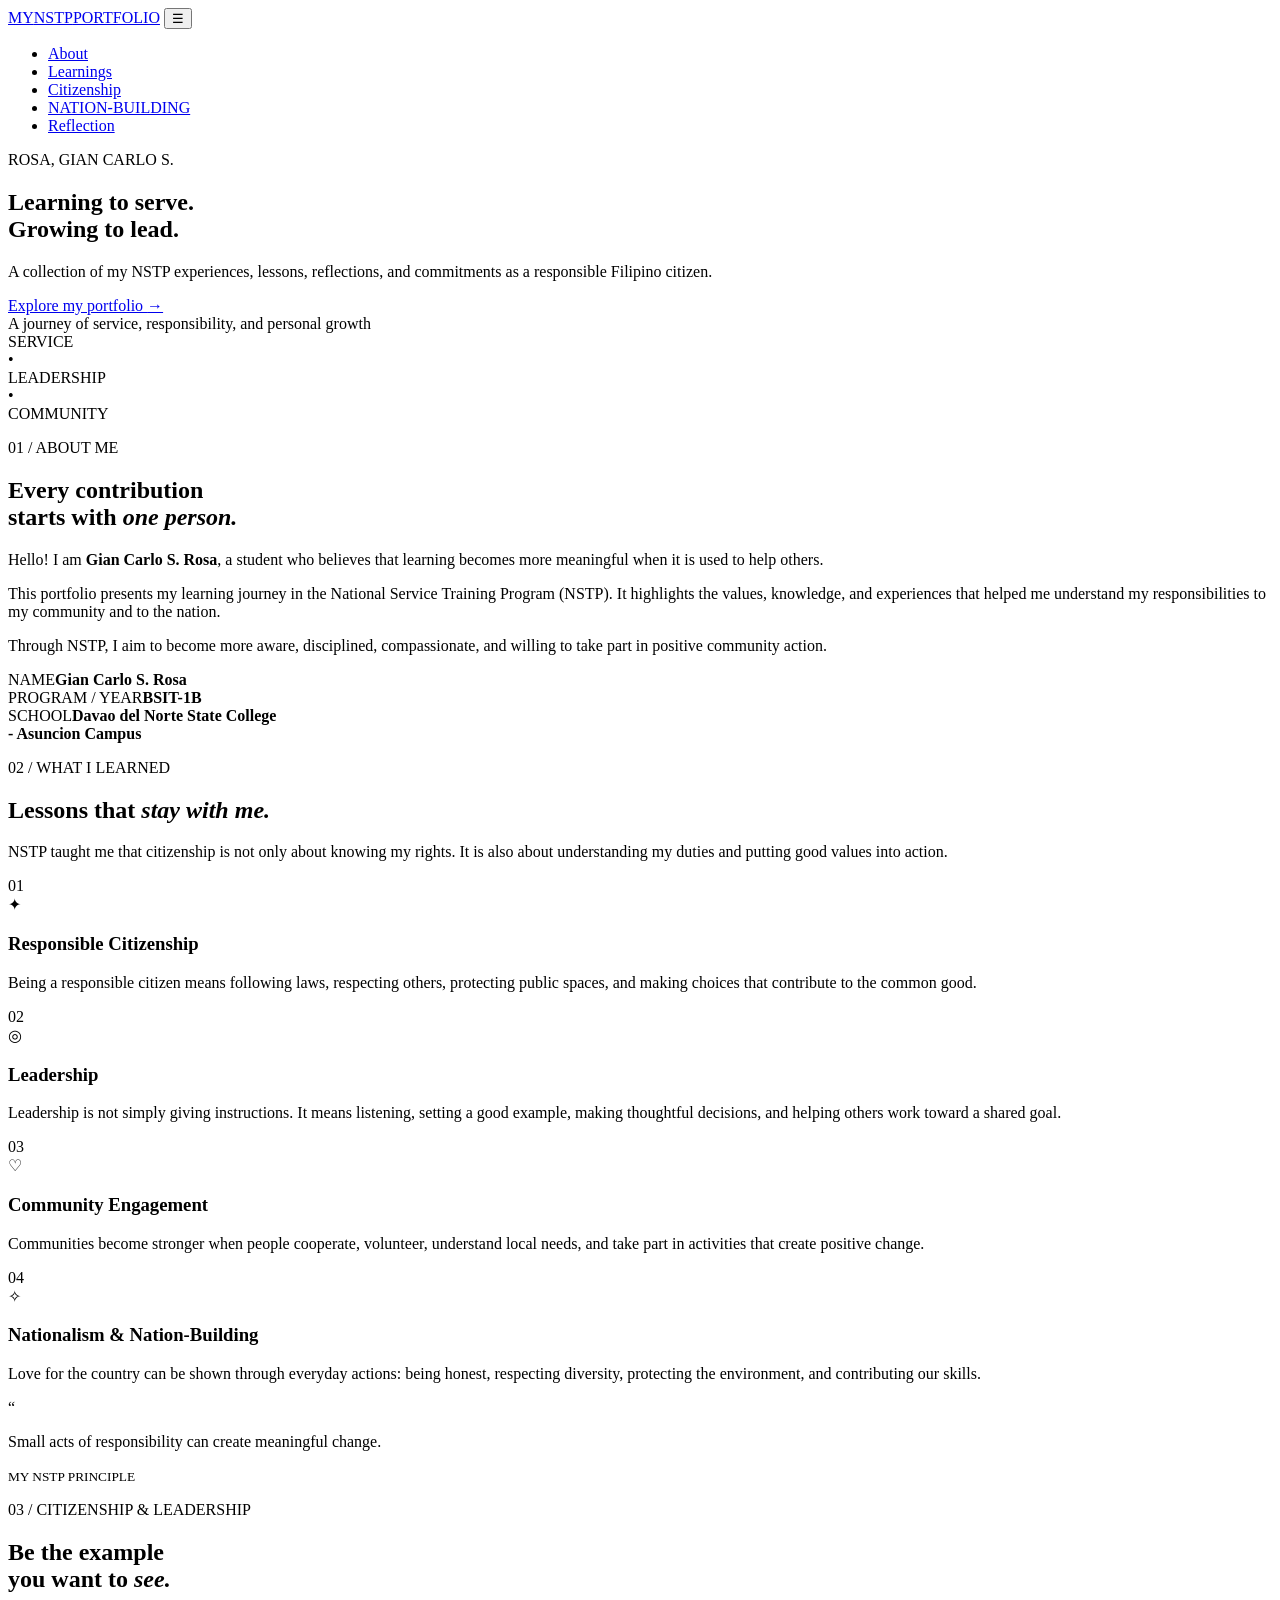
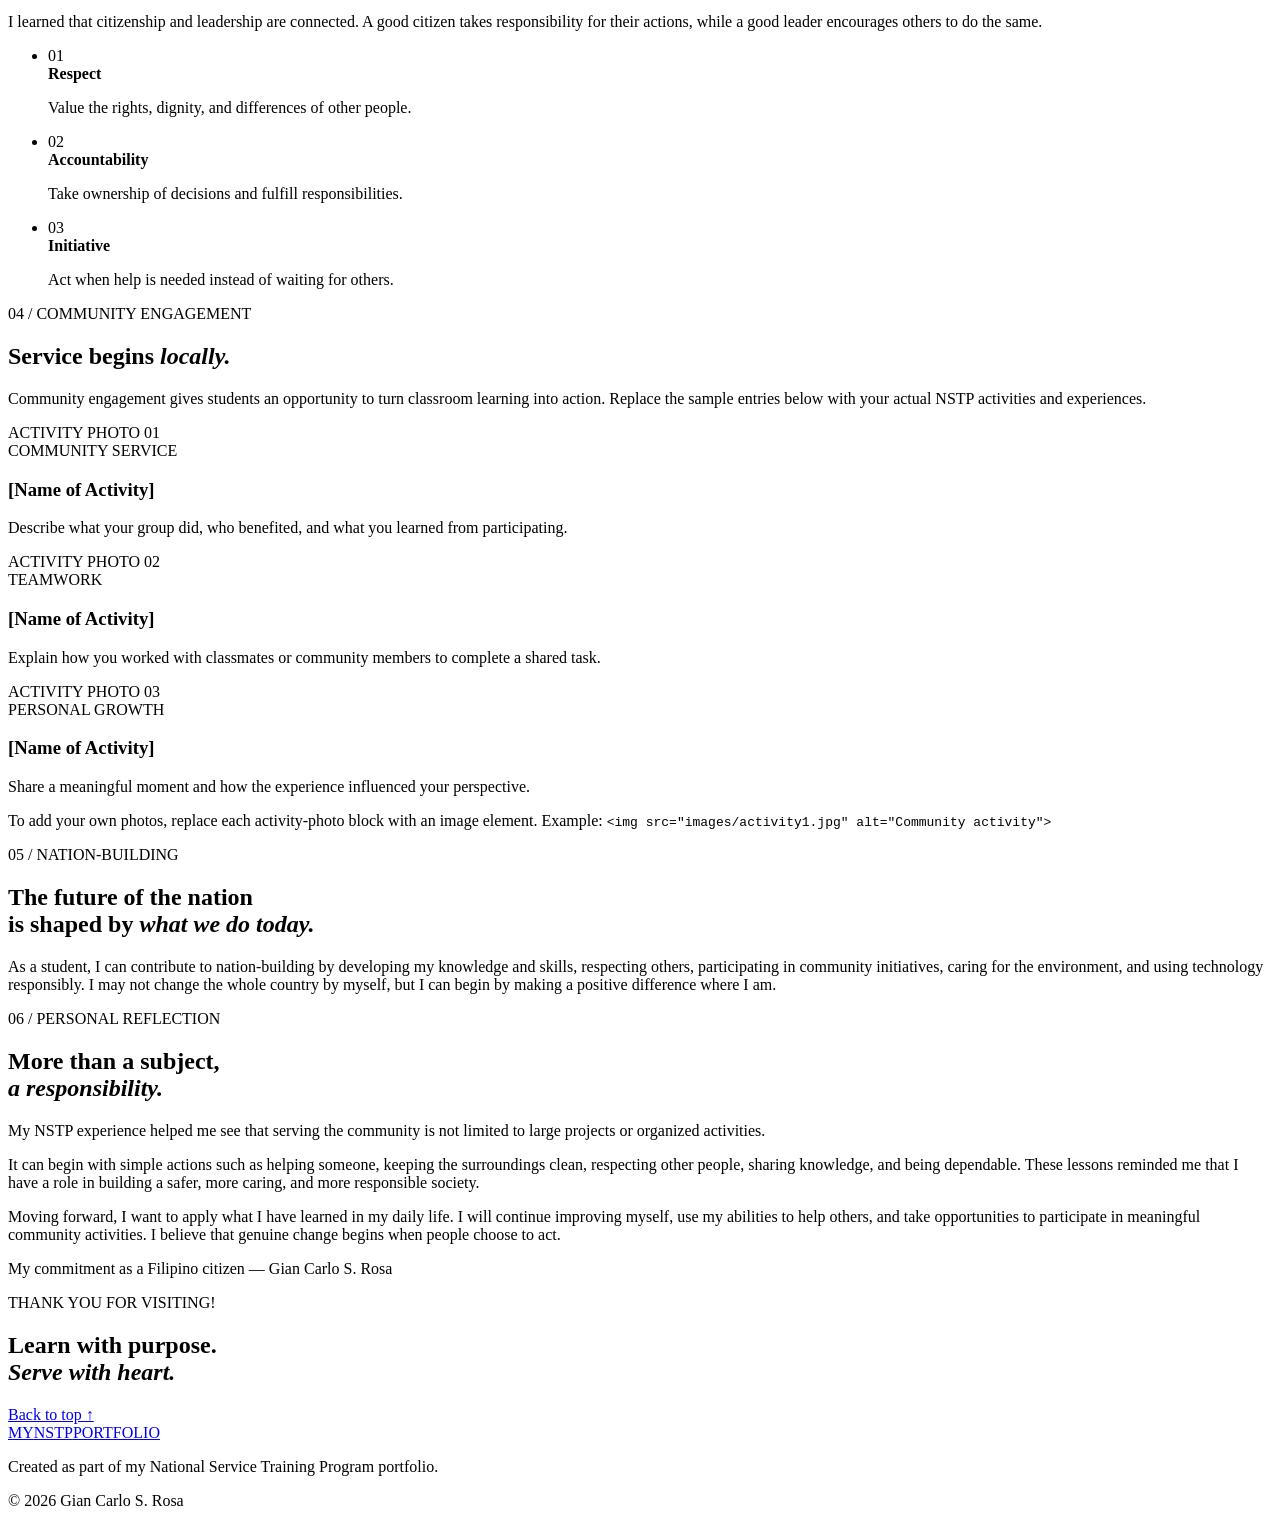
==== index.html @ 4daa2780 "Add files via upload" ====
<!DOCTYPE html>
<html lang="en">
<head>
  <meta charset="UTF-8">
  <meta name="viewport" content="width=device-width, initial-scale=1.0">
  <meta name="description" content="A personal NSTP portfolio about citizenship, leadership, community engagement, and nation-building.">
  <title>NSTP Portfolio | Rosa, Gian Carlo S.</title>
  <link rel="stylesheet" href="style.css">
  <link rel="preconnect" href="https://fonts.googleapis.com">
  <link rel="preconnect" href="https://fonts.gstatic.com" crossorigin>
  <link href="https://fonts.googleapis.com/css2?family=DMx`+Sans:wght@400;500;600;700&family=Playfair+Display:wght@600;700&display=swap" rel="stylesheet">
</head>
<body>
  <header class="site-header">
    <nav class="navbar container" aria-label="Main navigation">
      <a class="logo" href="#home">MY<span>NSTP</span>PORTFOLIO</a>
      <button class="menu-toggle" aria-label="Open navigation" aria-expanded="false">☰</button>
      <ul class="nav-links">
        <li><a href="#about">About</a></li>
        <li><a href="#learnings">Learnings</a></li>
        <li><a href="#citizenship">Citizenship</a></li>
        <li><a href="#community">NATION-BUILDING</a></li>
        <li><a href="#reflection">Reflection</a></li>
      </ul>
    </nav>
  </header>

  <main>
    <section class="hero" id="home">
      <div class="hero-pattern"></div>
      <div class="container hero-content">
        <p class="eyebrow">ROSA, GIAN CARLO S.</p>
        <h1>Learning to serve.<br><span>Growing to lead.</span></h1>
        <p class="hero-copy">A collection of my NSTP experiences, lessons, reflections, and commitments as a responsible Filipino citizen.</p>
        <a class="button button-light" href="#about">Explore my portfolio <span aria-hidden="true">→</span></a>
        <div class="hero-note"><span class="note-line"></span> A journey of service, responsibility, and personal growth</div>
      </div>
      <div class="hero-stamp" aria-hidden="true">SERVICE<br>•<br>LEADERSHIP<br>•<br>COMMUNITY</div>
    </section>

    <section class="intro-section section-space" id="about">
      <div class="container intro-grid">
        <div>
          <p class="eyebrow">01 / ABOUT ME</p>
          <h2>Every contribution<br>starts with <em>one person.</em></h2>
        </div>
        <div class="intro-text">
          <p class="large-copy">Hello! I am <strong>Gian Carlo S. Rosa</strong>, a student who believes that learning becomes more meaningful when it is used to help others.</p>
          <p>This portfolio presents my learning journey in the National Service Training Program (NSTP). It highlights the values, knowledge, and experiences that helped me understand my responsibilities to my community and to the nation.</p>
          <p>Through NSTP, I aim to become more aware, disciplined, compassionate, and willing to take part in positive community action.</p>
          <div class="profile-details">
            <div><span>NAME</span><strong>Gian Carlo S. Rosa</strong></div>
            <div><span>PROGRAM / YEAR</span><strong>BSIT-1B</strong></div>
            <div><span>SCHOOL</span><strong>Davao del Norte State College<br>- Asuncion Campus</strong></div>
          </div>
        </div>
      </div>
    </section>

    <section class="learning-section section-space" id="learnings">
      <div class="container">
        <div class="section-heading">
          <div><p class="eyebrow">02 / WHAT I LEARNED</p><h2>Lessons that <em>stay with me.</em></h2></div>
          <p>NSTP taught me that citizenship is not only about knowing my rights. It is also about understanding my duties and putting good values into action.</p>
        </div>
        <div class="learning-grid">
          <article class="learning-card">
            <span class="card-number">01</span><div class="card-icon">✦</div>
            <h3>Responsible Citizenship</h3>
            <p>Being a responsible citizen means following laws, respecting others, protecting public spaces, and making choices that contribute to the common good.</p>
          </article>
          <article class="learning-card">
            <span class="card-number">02</span><div class="card-icon">◎</div>
            <h3>Leadership</h3>
            <p>Leadership is not simply giving instructions. It means listening, setting a good example, making thoughtful decisions, and helping others work toward a shared goal.</p>
          </article>
          <article class="learning-card">
            <span class="card-number">03</span><div class="card-icon">♡</div>
            <h3>Community Engagement</h3>
            <p>Communities become stronger when people cooperate, volunteer, understand local needs, and take part in activities that create positive change.</p>
          </article>
          <article class="learning-card">
            <span class="card-number">04</span><div class="card-icon">✧</div>
            <h3>Nationalism & Nation-Building</h3>
            <p>Love for the country can be shown through everyday actions: being honest, respecting diversity, protecting the environment, and contributing our skills.</p>
          </article>
        </div>
      </div>
    </section>

    <section class="citizenship-section section-space" id="citizenship">
      <div class="container citizenship-grid">
        <div class="citizenship-visual">
          <div class="visual-circle circle-one"></div><div class="visual-circle circle-two"></div>
          <div class="visual-quote"><span>“</span><p>Small acts of responsibility can create meaningful change.</p><small>MY NSTP PRINCIPLE</small></div>
        </div>
        <div class="citizenship-copy">
          <p class="eyebrow">03 / CITIZENSHIP & LEADERSHIP</p>
          <h2>Be the example<br>you want to <em>see.</em></h2>
          <p>I learned that citizenship and leadership are connected. A good citizen takes responsibility for their actions, while a good leader encourages others to do the same.</p>
          <ul class="value-list">
            <li><span>01</span><div><strong>Respect</strong><p>Value the rights, dignity, and differences of other people.</p></div></li>
            <li><span>02</span><div><strong>Accountability</strong><p>Take ownership of decisions and fulfill responsibilities.</p></div></li>
            <li><span>03</span><div><strong>Initiative</strong><p>Act when help is needed instead of waiting for others.</p></div></li>
          </ul>
        </div>
      </div>
    </section>

    <section class="community-section section-space" id="community">
      <div class="container">
        <div class="section-heading">
          <div><p class="eyebrow">04 / COMMUNITY ENGAGEMENT</p><h2>Service begins <em>locally.</em></h2></div>
          <p>Community engagement gives students an opportunity to turn classroom learning into action. Replace the sample entries below with your actual NSTP activities and experiences.</p>
        </div>
        <div class="activity-grid">
          <article class="activity-card">
            <div class="activity-photo photo-one"><span>ACTIVITY PHOTO 01</span></div>
            <div class="activity-info"><span class="activity-tag">COMMUNITY SERVICE</span><h3>[Name of Activity]</h3><p>Describe what your group did, who benefited, and what you learned from participating.</p></div>
          </article>
          <article class="activity-card">
            <div class="activity-photo photo-two"><span>ACTIVITY PHOTO 02</span></div>
            <div class="activity-info"><span class="activity-tag">TEAMWORK</span><h3>[Name of Activity]</h3><p>Explain how you worked with classmates or community members to complete a shared task.</p></div>
          </article>
          <article class="activity-card">
            <div class="activity-photo photo-three"><span>ACTIVITY PHOTO 03</span></div>
            <div class="activity-info"><span class="activity-tag">PERSONAL GROWTH</span><h3>[Name of Activity]</h3><p>Share a meaningful moment and how the experience influenced your perspective.</p></div>
          </article>
        </div>
        <p class="photo-tip">To add your own photos, replace each activity-photo block with an image element. Example: <code>&lt;img src="images/activity1.jpg" alt="Community activity"&gt;</code></p>
      </div>
    </section>

    <section class="nation-section">
      <div class="container nation-content">
        <p class="eyebrow">05 / NATION-BUILDING</p>
        <h2>The future of the nation<br>is shaped by <em>what we do today.</em></h2>
        <p>As a student, I can contribute to nation-building by developing my knowledge and skills, respecting others, participating in community initiatives, caring for the environment, and using technology responsibly. I may not change the whole country by myself, but I can begin by making a positive difference where I am.</p>
      </div>
    </section>

    <section class="reflection-section section-space" id="reflection">
      <div class="container reflection-grid">
        <div><p class="eyebrow">06 / PERSONAL REFLECTION</p><h2>More than a subject,<br><em>a responsibility.</em></h2></div>
        <div class="reflection-body">
          <p class="large-copy">My NSTP experience helped me see that serving the community is not limited to large projects or organized activities.</p>
          <p>It can begin with simple actions such as helping someone, keeping the surroundings clean, respecting other people, sharing knowledge, and being dependable. These lessons reminded me that I have a role in building a safer, more caring, and more responsible society.</p>
          <p>Moving forward, I want to apply what I have learned in my daily life. I will continue improving myself, use my abilities to help others, and take opportunities to participate in meaningful community activities. I believe that genuine change begins when people choose to act.</p>
          <div class="signature">My commitment as a Filipino citizen <span>— Gian Carlo S. Rosa</span></div>
        </div>
      </div>
    </section>

    <section class="closing-section">
      <div class="container closing-content">
        <p class="eyebrow">THANK YOU FOR VISITING! </p>
        <h2>Learn with purpose.<br><em>Serve with heart.</em></h2>
        <a class="button button-outline" href="#home">Back to top ↑</a>
      </div>
    </section>
  </main>

  <footer class="footer">
    <div class="container footer-inner"><a class="logo" href="#home">MY<span>NSTP</span>PORTFOLIO</a><p>Created as part of my National Service Training Program portfolio.</p><span>© <span id="year"></span> Gian Carlo S. Rosa</span></div>
  </footer>
  <script>
    document.getElementById("year").textContent = new Date().getFullYear();
    const menuButton = document.querySelector(".menu-toggle");
    const navLinks = document.querySelector(".nav-links");
    menuButton.addEventListener("click", () => {
      const isOpen = navLinks.classList.toggle("show");
      menuButton.setAttribute("aria-expanded", isOpen);
    });
    navLinks.querySelectorAll("a").forEach(link => link.addEventListener("click", () => {
      navLinks.classList.remove("show");
      menuButton.setAttribute("aria-expanded", "false");
    }));
  </script>
<!-- Code injected by live-server -->
<script>
	// <![CDATA[  <-- For SVG support
	if ('WebSocket' in window) {
		(function () {
			function refreshCSS() {
				var sheets = [].slice.call(document.getElementsByTagName("link"));
				var head = document.getElementsByTagName("head")[0];
				for (var i = 0; i < sheets.length; ++i) {
					var elem = sheets[i];
					var parent = elem.parentElement || head;
					parent.removeChild(elem);
					var rel = elem.rel;
					if (elem.href && typeof rel != "string" || rel.length == 0 || rel.toLowerCase() == "stylesheet") {
						var url = elem.href.replace(/(&|\?)_cacheOverride=\d+/, '');
						elem.href = url + (url.indexOf('?') >= 0 ? '&' : '?') + '_cacheOverride=' + (new Date().valueOf());
					}
					parent.appendChild(elem);
				}
			}
			var protocol = window.location.protocol === 'http:' ? 'ws://' : 'wss://';
			var address = protocol + window.location.host + window.location.pathname + '/ws';
			var socket = new WebSocket(address);
			socket.onmessage = function (msg) {
				if (msg.data == 'reload') window.location.reload();
				else if (msg.data == 'refreshcss') refreshCSS();
			};
			if (sessionStorage && !sessionStorage.getItem('IsThisFirstTime_Log_From_LiveServer')) {
				console.log('Live reload enabled.');
				sessionStorage.setItem('IsThisFirstTime_Log_From_LiveServer', true);
			}
		})();
	}
	else {
		console.error('Upgrade your browser. This Browser is NOT supported WebSocket for Live-Reloading.');
	}
	// ]]>
</script>
</body>
</html>
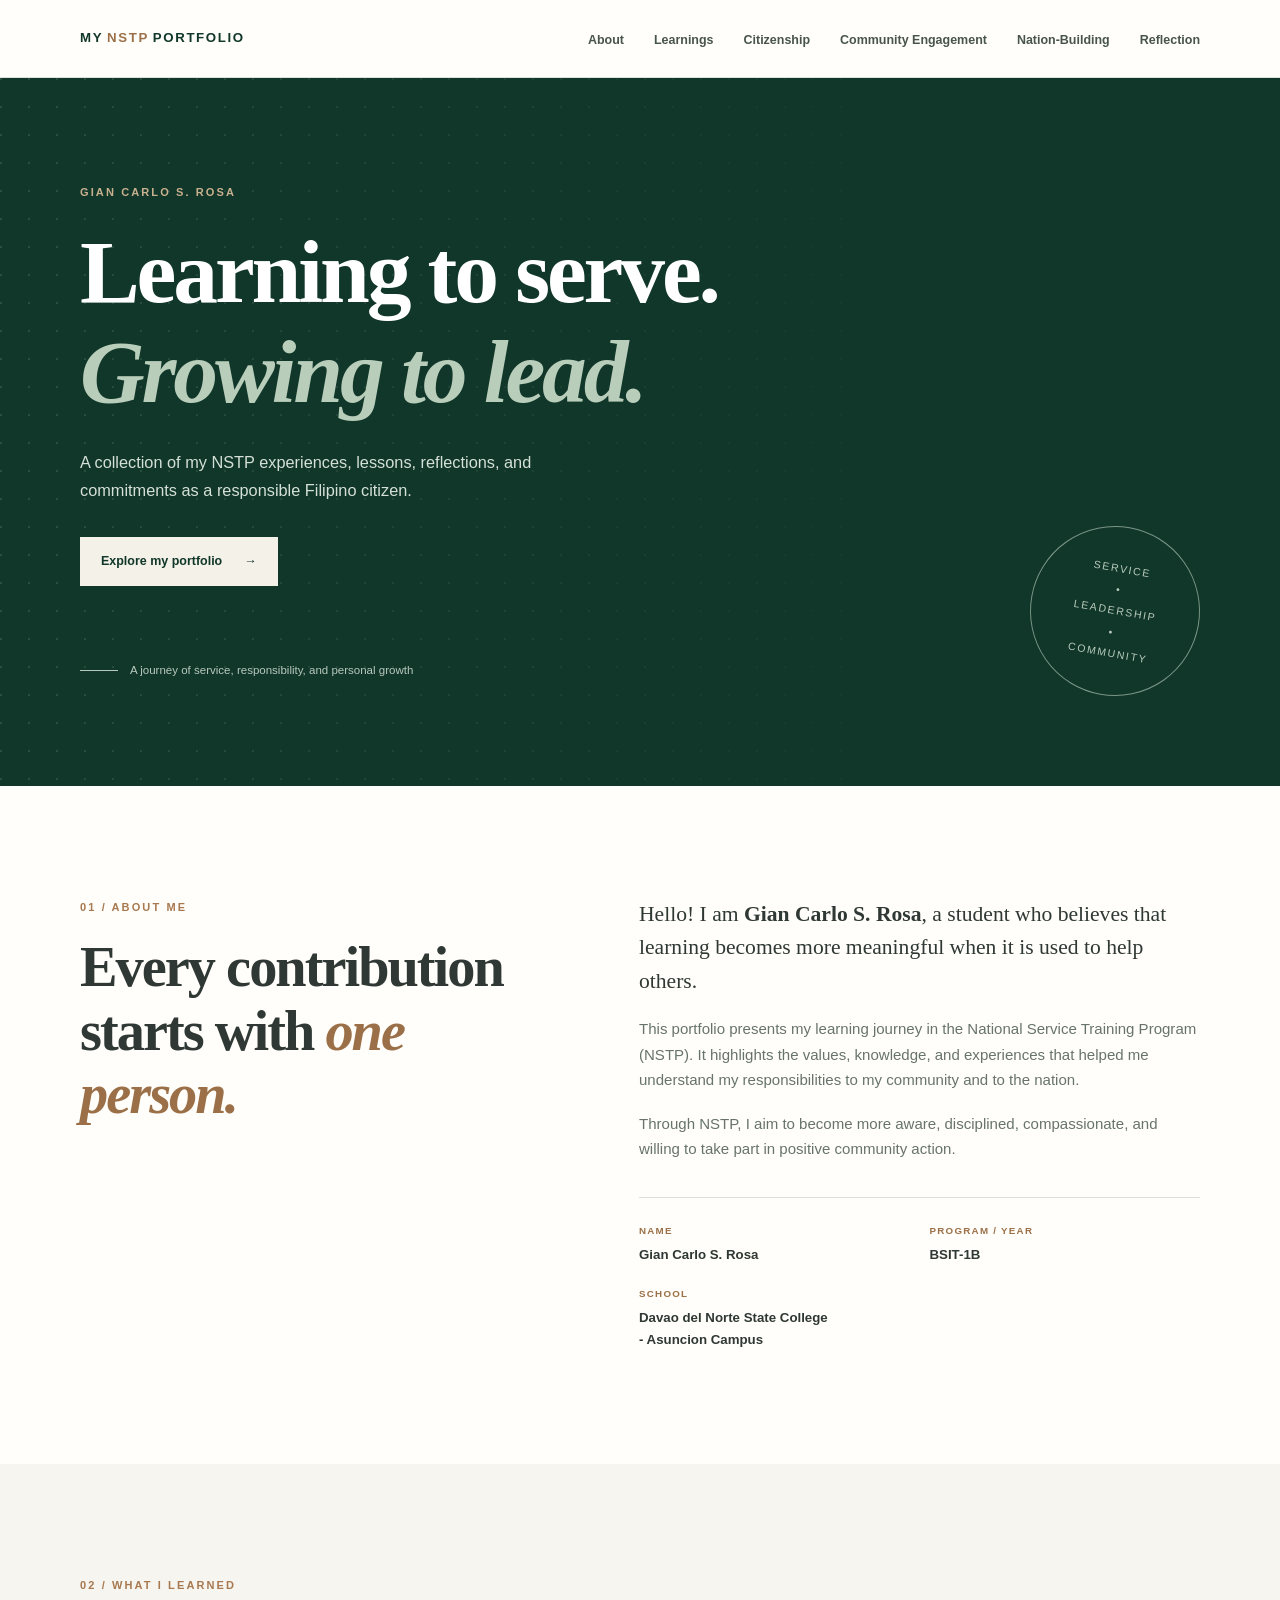
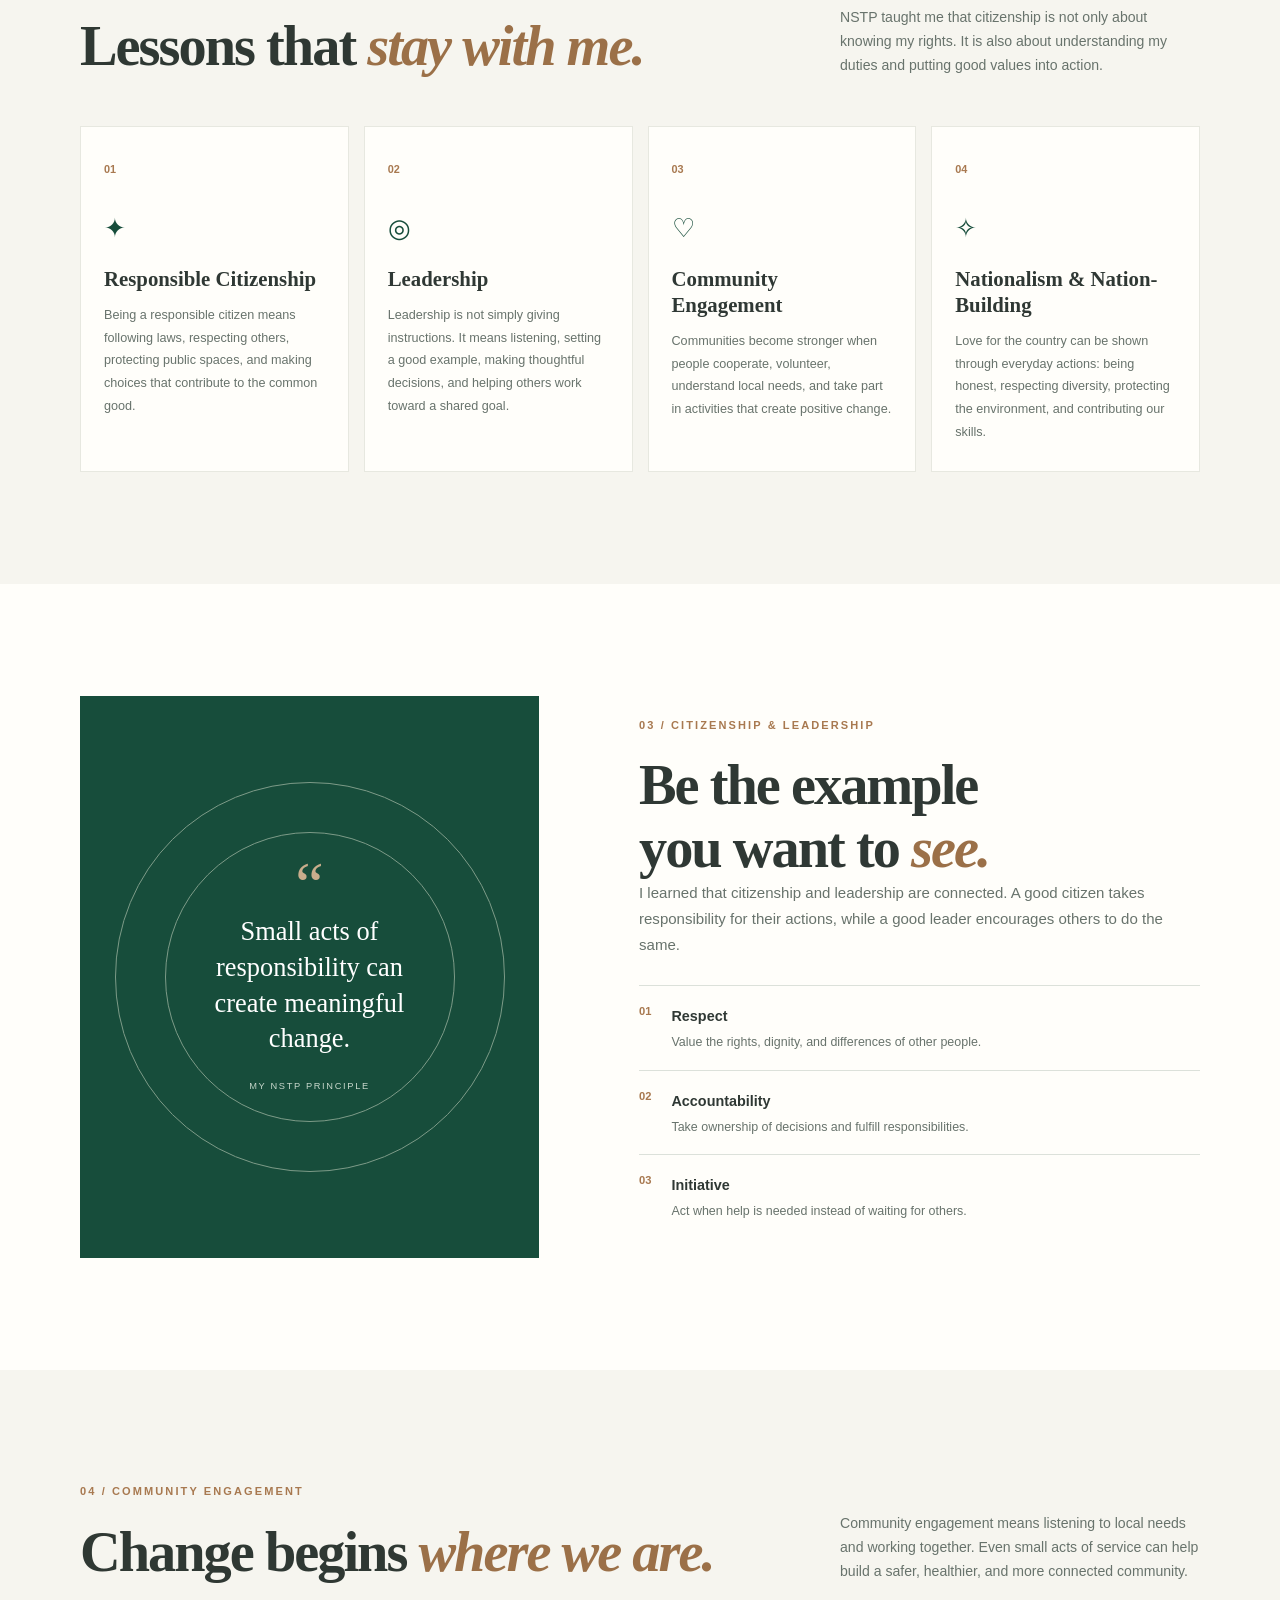
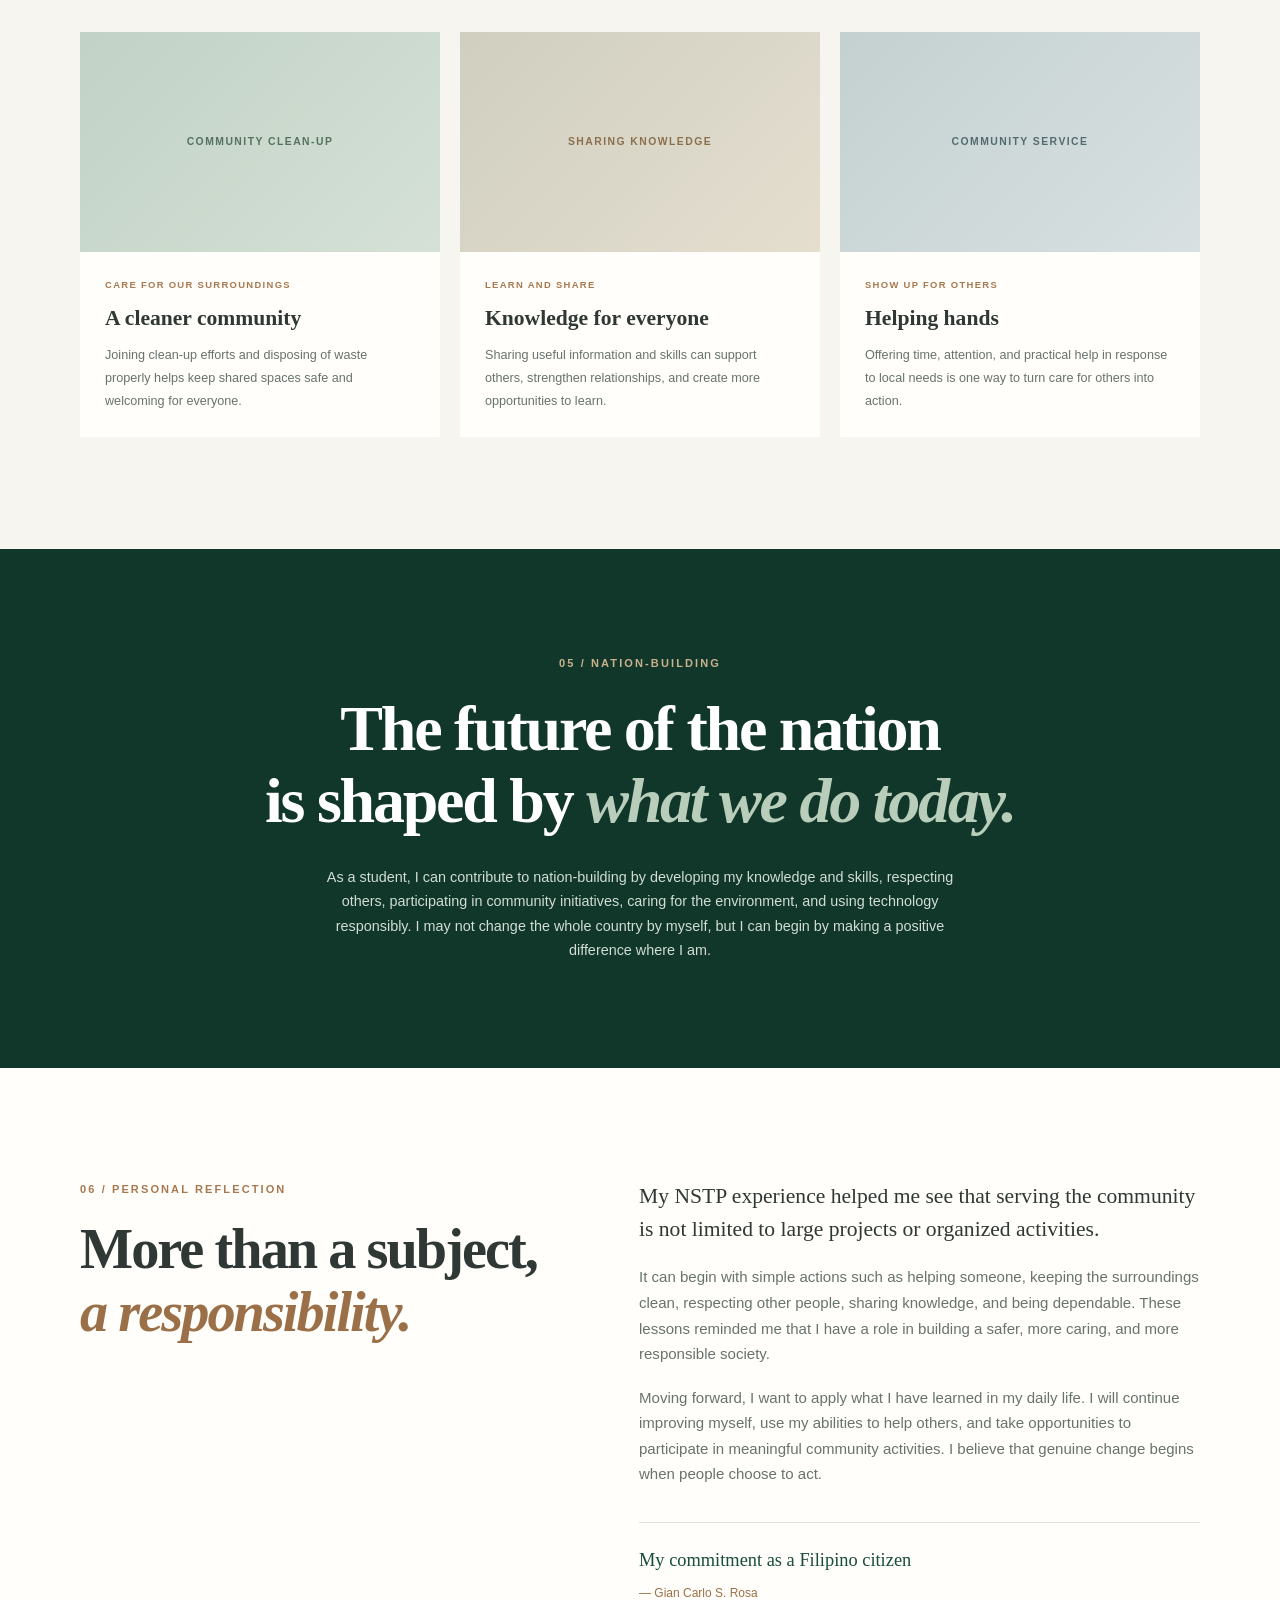
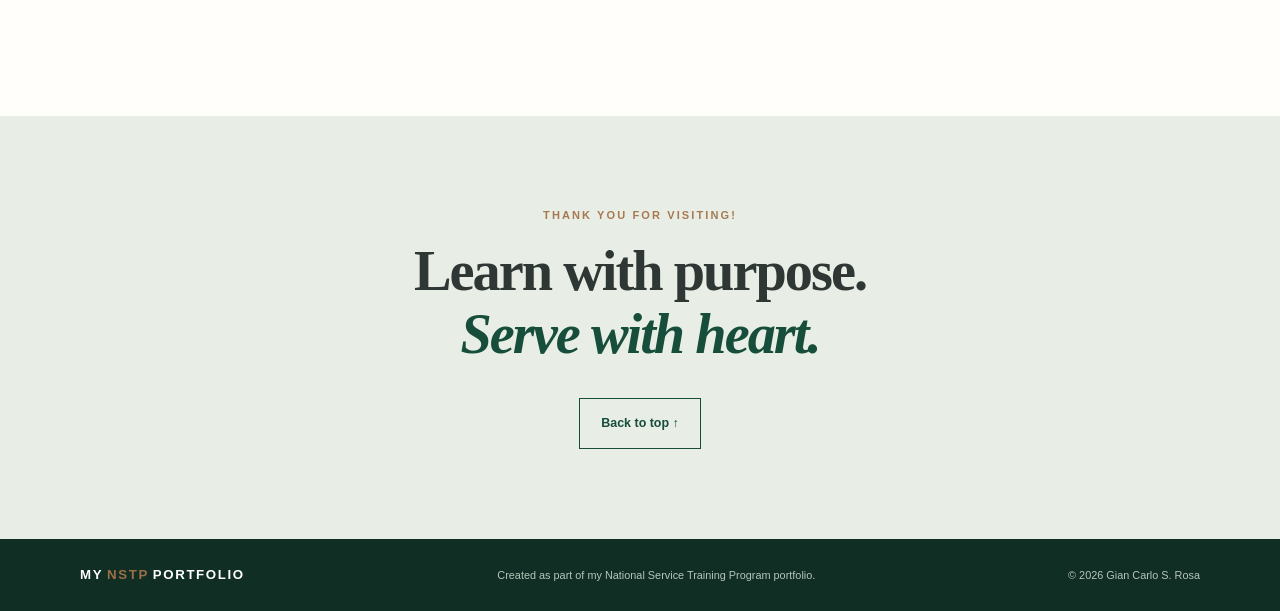
==== commit 5bbeb609: "Add files via upload" ====
--- a/index.html
+++ b/index.html
@@ -19,7 +19,8 @@
         <li><a href="#about">About</a></li>
         <li><a href="#learnings">Learnings</a></li>
         <li><a href="#citizenship">Citizenship</a></li>
-        <li><a href="#community">NATION-BUILDING</a></li>
+        <li><a href="#community">Community Engagement</a></li>
+        <li><a href="#nation-building">Nation-Building</a></li>
         <li><a href="#reflection">Reflection</a></li>
       </ul>
     </nav>
@@ -29,7 +30,7 @@
     <section class="hero" id="home">
       <div class="hero-pattern"></div>
       <div class="container hero-content">
-        <p class="eyebrow">ROSA, GIAN CARLO S.</p>
+        <p class="eyebrow">GIAN CARLO S. ROSA </p>     
         <h1>Learning to serve.<br><span>Growing to lead.</span></h1>
         <p class="hero-copy">A collection of my NSTP experiences, lessons, reflections, and commitments as a responsible Filipino citizen.</p>
         <a class="button button-light" href="#about">Explore my portfolio <span aria-hidden="true">→</span></a>
@@ -110,28 +111,39 @@
     <section class="community-section section-space" id="community">
       <div class="container">
         <div class="section-heading">
-          <div><p class="eyebrow">04 / COMMUNITY ENGAGEMENT</p><h2>Service begins <em>locally.</em></h2></div>
-          <p>Community engagement gives students an opportunity to turn classroom learning into action. Replace the sample entries below with your actual NSTP activities and experiences.</p>
+          <div><p class="eyebrow">04 / COMMUNITY ENGAGEMENT</p><h2>Change begins <em>where we are.</em></h2></div>
+          <p>Community engagement means listening to local needs and working together. Even small acts of service can help build a safer, healthier, and more connected community.</p>
         </div>
         <div class="activity-grid">
           <article class="activity-card">
-            <div class="activity-photo photo-one"><span>ACTIVITY PHOTO 01</span></div>
-            <div class="activity-info"><span class="activity-tag">COMMUNITY SERVICE</span><h3>[Name of Activity]</h3><p>Describe what your group did, who benefited, and what you learned from participating.</p></div>
+            <div class="activity-photo photo-one" role="img" aria-label="Illustration placeholder for a community clean-up">COMMUNITY CLEAN-UP</div>
+            <div class="activity-info">
+              <span class="activity-tag">CARE FOR OUR SURROUNDINGS</span>
+              <h3>A cleaner community</h3>
+              <p>Joining clean-up efforts and disposing of waste properly helps keep shared spaces safe and welcoming for everyone.</p>
+            </div>
           </article>
           <article class="activity-card">
-            <div class="activity-photo photo-two"><span>ACTIVITY PHOTO 02</span></div>
-            <div class="activity-info"><span class="activity-tag">TEAMWORK</span><h3>[Name of Activity]</h3><p>Explain how you worked with classmates or community members to complete a shared task.</p></div>
+            <div class="activity-photo photo-two" role="img" aria-label="Illustration placeholder for sharing knowledge">SHARING KNOWLEDGE</div>
+            <div class="activity-info">
+              <span class="activity-tag">LEARN AND SHARE</span>
+              <h3>Knowledge for everyone</h3>
+              <p>Sharing useful information and skills can support others, strengthen relationships, and create more opportunities to learn.</p>
+            </div>
           </article>
           <article class="activity-card">
-            <div class="activity-photo photo-three"><span>ACTIVITY PHOTO 03</span></div>
-            <div class="activity-info"><span class="activity-tag">PERSONAL GROWTH</span><h3>[Name of Activity]</h3><p>Share a meaningful moment and how the experience influenced your perspective.</p></div>
+            <div class="activity-photo photo-three" role="img" aria-label="Illustration placeholder for community service">COMMUNITY SERVICE</div>
+            <div class="activity-info">
+              <span class="activity-tag">SHOW UP FOR OTHERS</span>
+              <h3>Helping hands</h3>
+              <p>Offering time, attention, and practical help in response to local needs is one way to turn care for others into action.</p>
+            </div>
           </article>
         </div>
-        <p class="photo-tip">To add your own photos, replace each activity-photo block with an image element. Example: <code>&lt;img src="images/activity1.jpg" alt="Community activity"&gt;</code></p>
       </div>
     </section>
-
-    <section class="nation-section">
+    
+    <section class="nation-section" id="nation-building">
       <div class="container nation-content">
         <p class="eyebrow">05 / NATION-BUILDING</p>
         <h2>The future of the nation<br>is shaped by <em>what we do today.</em></h2>
@@ -141,7 +153,8 @@
 
     <section class="reflection-section section-space" id="reflection">
       <div class="container reflection-grid">
-        <div><p class="eyebrow">06 / PERSONAL REFLECTION</p><h2>More than a subject,<br><em>a responsibility.</em></h2></div>
+        <div><p class="eyebrow">06
+           / PERSONAL REFLECTION</p><h2>More than a subject,<br><em>a responsibility.</em></h2></div>
         <div class="reflection-body">
           <p class="large-copy">My NSTP experience helped me see that serving the community is not limited to large projects or organized activities.</p>
           <p>It can begin with simple actions such as helping someone, keeping the surroundings clean, respecting other people, sharing knowledge, and being dependable. These lessons reminded me that I have a role in building a safer, more caring, and more responsible society.</p>
@@ -176,43 +189,5 @@
       menuButton.setAttribute("aria-expanded", "false");
     }));
   </script>
-<!-- Code injected by live-server -->
-<script>
-	// <![CDATA[  <-- For SVG support
-	if ('WebSocket' in window) {
-		(function () {
-			function refreshCSS() {
-				var sheets = [].slice.call(document.getElementsByTagName("link"));
-				var head = document.getElementsByTagName("head")[0];
-				for (var i = 0; i < sheets.length; ++i) {
-					var elem = sheets[i];
-					var parent = elem.parentElement || head;
-					parent.removeChild(elem);
-					var rel = elem.rel;
-					if (elem.href && typeof rel != "string" || rel.length == 0 || rel.toLowerCase() == "stylesheet") {
-						var url = elem.href.replace(/(&|\?)_cacheOverride=\d+/, '');
-						elem.href = url + (url.indexOf('?') >= 0 ? '&' : '?') + '_cacheOverride=' + (new Date().valueOf());
-					}
-					parent.appendChild(elem);
-				}
-			}
-			var protocol = window.location.protocol === 'http:' ? 'ws://' : 'wss://';
-			var address = protocol + window.location.host + window.location.pathname + '/ws';
-			var socket = new WebSocket(address);
-			socket.onmessage = function (msg) {
-				if (msg.data == 'reload') window.location.reload();
-				else if (msg.data == 'refreshcss') refreshCSS();
-			};
-			if (sessionStorage && !sessionStorage.getItem('IsThisFirstTime_Log_From_LiveServer')) {
-				console.log('Live reload enabled.');
-				sessionStorage.setItem('IsThisFirstTime_Log_From_LiveServer', true);
-			}
-		})();
-	}
-	else {
-		console.error('Upgrade your browser. This Browser is NOT supported WebSocket for Live-Reloading.');
-	}
-	// ]]>
-</script>
 </body>
 </html>
--- a/style.css
+++ b/style.css
@@ -0,0 +1,138 @@
+/* =========================
+   NSTP PORTFOLIO WEBSITE
+   Edit colors and spacing here.
+   ========================= */
+:root {
+  --green: #174d3b;
+  --green-dark: #103729;
+  --green-light: #dce9df;
+  --cream: #f6f5ef;
+  --paper: #fffefa;
+  --ink: #202a25ee;
+  --muted: #68736c; 
+  --line: #dce1da;
+  --serif: "Playfair Display", Georgia, serif;
+  --sans: "DM Sans", Arial, sans-serif;
+}
+* { box-sizing: border-box; margin: 0; padding: 0; }
+html { scroll-behavior: smooth; scroll-padding-top: 82px; }
+body { background: var(--paper); color: var(--ink); font-family: var(--sans); line-height: 1.7; }
+a { color: inherit; text-decoration: none; }
+.container { width: min(1120px, calc(100% - 48px)); margin-inline: auto; }
+.site-header { height: 78px; background: var(--paper); border-bottom: 1px solid var(--line); position: sticky; top: 0; z-index: 20; }
+.navbar { height: 100%; display: flex; align-items: center; justify-content: space-between; }
+.logo { font-size: .83rem; font-weight: 700; letter-spacing: .12em; color: var(--green-dark); }
+.logo span { color: #9b7048; margin-inline: 4px; }
+.nav-links { display: flex; align-items: center; gap: 30px; list-style: none; }
+.nav-links a { font-size: .78rem; font-weight: 600; color: #48544c; transition: color .2s; }
+.nav-links a:hover { color: #a2764c; }
+.menu-toggle { display: none; border: 0; background: transparent; color: var(--green); font-size: 1.6rem; cursor: pointer; }
+.hero { min-height: 620px; position: relative; overflow: hidden; display: flex; align-items: center; background: var(--green-dark); color: white; }
+.hero-pattern { position: absolute; inset: 0; opacity: .13; background-image: radial-gradient(circle at 1px 1px, #d9e8dc 1px, transparent 0); background-size: 28px 28px; mask-image: linear-gradient(90deg, black, transparent 80%); }
+.hero-content { position: relative; z-index: 1; padding-block: 105px; }
+.eyebrow { color: #a87950; font-size: .69rem; font-weight: 700; letter-spacing: .19em; margin-bottom: 20px; }
+.hero .eyebrow { color: #c9b18f; }
+h1, h2 { font-family: var(--serif); font-weight: 600; letter-spacing: -.035em; line-height: 1.12; }
+h1 { font-size: clamp(3.4rem, 7vw, 6.3rem); max-width: 780px; }
+h1 span, h2 em { color: #b9cdbb; font-style: italic; }
+.hero-copy { max-width: 510px; margin-top: 27px; color: #d5e0d8; font-size: 1.02rem; }
+.button { display: inline-flex; align-items: center; gap: 22px; padding: 14px 21px; margin-top: 32px; font-size: .78rem; font-weight: 700; transition: transform .2s, background .2s; }
+.button:hover { transform: translateY(-3px); }
+.button-light { background: #f4f1e8; color: var(--green-dark); }
+.hero-note { display: flex; align-items: center; gap: 12px; margin-top: 75px; color: #b9c8bf; font-size: .72rem; }
+.note-line { width: 38px; height: 1px; background: #b9c8bf; }
+.hero-stamp { position: absolute; right: max(5vw, calc((100vw - 1120px) / 2)); bottom: 90px; width: 170px; height: 170px; border: 1px solid #799587; border-radius: 50%; display: grid; place-content: center; text-align: center; color: #b8cbbd; font-size: .66rem; line-height: 2; letter-spacing: .16em; transform: rotate(10deg); }
+.section-space { padding-block: 112px; }
+.intro-grid, .citizenship-grid, .reflection-grid { display: grid; grid-template-columns: .9fr 1.1fr; gap: 100px; }
+h2 { font-size: clamp(2.5rem, 4.4vw, 4rem); }
+h2 em { color: #9b7048; }
+.intro-text p, .citizenship-copy > p:not(.eyebrow), .reflection-body p { color: var(--muted); font-size: .94rem; margin-bottom: 18px; }
+.large-copy { color: var(--ink) !important; font-family: var(--serif); font-size: 1.35rem !important; line-height: 1.55; }
+.profile-details { display: grid; grid-template-columns: 1fr 1fr; gap: 20px; margin-top: 35px; padding-top: 25px; border-top: 1px solid var(--line); }
+.profile-details div { display: grid; gap: 4px; }
+.profile-details span { color: #9b7048; font-size: .61rem; font-weight: 700; letter-spacing: .13em; }
+.profile-details strong { font-size: .83rem; }
+.learning-section { background: var(--cream); }
+.section-heading { display: flex; justify-content: space-between; align-items: end; gap: 55px; margin-bottom: 48px; }
+.section-heading > p { max-width: 360px; color: var(--muted); font-size: .88rem; }
+.learning-grid { display: grid; grid-template-columns: repeat(4, 1fr); gap: 15px; }
+.learning-card { min-height: 290px; padding: 27px 23px; background: var(--paper); border: 1px solid #e7e8e0; position: relative; }
+.card-number { color: #a87950; font-size: .68rem; font-weight: 700; }
+.card-icon { color: var(--green); font-size: 1.65rem; margin: 25px 0 15px; }
+.learning-card h3, .activity-info h3 { font-family: var(--serif); font-size: 1.3rem; line-height: 1.25; margin-bottom: 12px; }
+.learning-card p, .activity-info p { color: var(--muted); font-size: .79rem; line-height: 1.8; }
+.citizenship-visual { min-height: 490px; background: var(--green); position: relative; display: grid; place-items: center; overflow: hidden; }
+.visual-circle { position: absolute; border: 1px solid #7d9b88; border-radius: 50%; }
+.circle-one { width: 390px; height: 390px; }
+.circle-two { width: 290px; height: 290px; }
+.visual-quote { position: relative; z-index: 1; width: 240px; color: white; text-align: center; }
+.visual-quote > span { color: #c8ad8c; font-family: var(--serif); font-size: 4rem; line-height: .8; }
+.visual-quote p { font-family: var(--serif); font-size: 1.65rem; line-height: 1.35; }
+.visual-quote small { display: block; color: #c8d8cc; font-size: .58rem; letter-spacing: .18em; margin-top: 22px; }
+.citizenship-copy { padding-block: 20px; }
+.value-list { list-style: none; margin-top: 28px; }
+.value-list li { display: flex; gap: 20px; padding: 16px 0; border-top: 1px solid var(--line); }
+.value-list li > span { color: #a87950; font-size: .7rem; font-weight: 700; }
+.value-list strong { font-size: .9rem; }
+.value-list p { color: var(--muted); font-size: .78rem; margin-top: 3px; }
+.community-section { background: var(--cream); }
+.activity-grid { display: grid; grid-template-columns: repeat(3, 1fr); gap: 20px; }
+.activity-card { background: var(--paper); }
+.activity-photo { height: 220px; display: grid; place-items: center; background-color: #d9e4d9; background-image: linear-gradient(135deg, rgba(23,77,59,.12), rgba(23,77,59,.02)); color: #557160; font-size: .65rem; font-weight: 700; letter-spacing: .14em; }
+.photo-two { background-color: #e9e1d2; color: #8a704f; }
+.photo-three { background-color: #dce3e5; color: #536b70; }
+.activity-info { padding: 25px; }
+.activity-tag { display: block; color: #a87950; font-size: .59rem; font-weight: 700; letter-spacing: .14em; margin-bottom: 12px; }
+.activity-info h3 { font-size: 1.35rem; }
+.photo-tip { margin-top: 22px; color: var(--muted); font-size: .75rem; }
+.photo-tip code { color: var(--green); background: #e8eee6; padding: 3px 6px; border-radius: 3px; }
+.nation-section { background: var(--green-dark); color: white; padding-block: 105px; text-align: center; }
+.nation-content { max-width: 820px; }
+.nation-section .eyebrow { color: #c9b18f; }
+.nation-section h2 { font-size: clamp(2.6rem, 5vw, 4.5rem); }
+.nation-section h2 em { color: #b9cdbb; }
+.nation-section p:last-child { max-width: 670px; margin: 28px auto 0; color: #d1ddd5; font-size: .9rem; }
+.reflection-body { max-width: 590px; }
+.signature { border-top: 1px solid var(--line); padding-top: 22px; margin-top: 35px; color: var(--green); font-family: var(--serif); font-size: 1.15rem; }
+.signature span { display: block; color: #9b7048; font-family: var(--sans); font-size: .75rem; margin-top: 7px; }
+.closing-section { padding-block: 90px; background: #e8eee6; text-align: center; }
+.closing-content .eyebrow { margin-bottom: 15px; }
+.closing-section h2 em { color: var(--green); }
+.button-outline { border: 1px solid var(--green); color: var(--green); }
+.footer { background: #102e23; color: #d5e0d8; padding-block: 25px; }
+.footer-inner { display: flex; align-items: center; justify-content: space-between; gap: 20px; }
+.footer .logo { color: white; }
+.footer p, .footer-inner > span { color: #b6c5bc; font-size: .68rem; }
+
+@media (max-width: 900px) {
+  .nav-links { gap: 16px; }
+  .nav-links a { font-size: .7rem; }
+  .intro-grid, .citizenship-grid, .reflection-grid { gap: 48px; }
+  .learning-grid { grid-template-columns: repeat(2, 1fr); }
+  .hero-stamp { right: 7%; opacity: .55; }
+}
+@media (max-width: 650px) {
+  .container { width: min(100% - 36px, 520px); }
+  .site-header { height: 68px; }
+  .menu-toggle { display: block; }
+  .nav-links { display: none; position: absolute; top: 68px; left: 0; right: 0; padding: 18px 24px 24px; background: var(--paper); border-bottom: 1px solid var(--line); flex-direction: column; align-items: flex-start; gap: 17px; }
+  .nav-links.show { display: flex; }
+  .nav-links a { font-size: .85rem; }
+  .hero { min-height: 590px; }
+  .hero-content { padding-block: 80px; }
+  h1 { font-size: clamp(3.2rem, 15vw, 4.8rem); }
+  .hero-stamp { width: 115px; height: 115px; right: 25px; bottom: 25px; font-size: .48rem; opacity: .35; }
+  .hero-note { margin-top: 55px; max-width: 250px; }
+  .section-space { padding-block: 76px; }
+  .intro-grid, .citizenship-grid, .reflection-grid { grid-template-columns: 1fr; gap: 32px; }
+  .section-heading { display: block; }
+  .section-heading > p { margin-top: 20px; }
+  .learning-grid, .activity-grid { grid-template-columns: 1fr; }
+  .learning-card { min-height: auto; }
+  .citizenship-visual { min-height: 360px; }
+  .circle-one { width: 310px; height: 310px; }
+  .circle-two { width: 230px; height: 230px; }
+  .activity-photo { height: 210px; }
+  .nation-section { padding-block: 78px; }
+  .footer-inner { flex-direction: column; align-items: flex-start; }
+}
